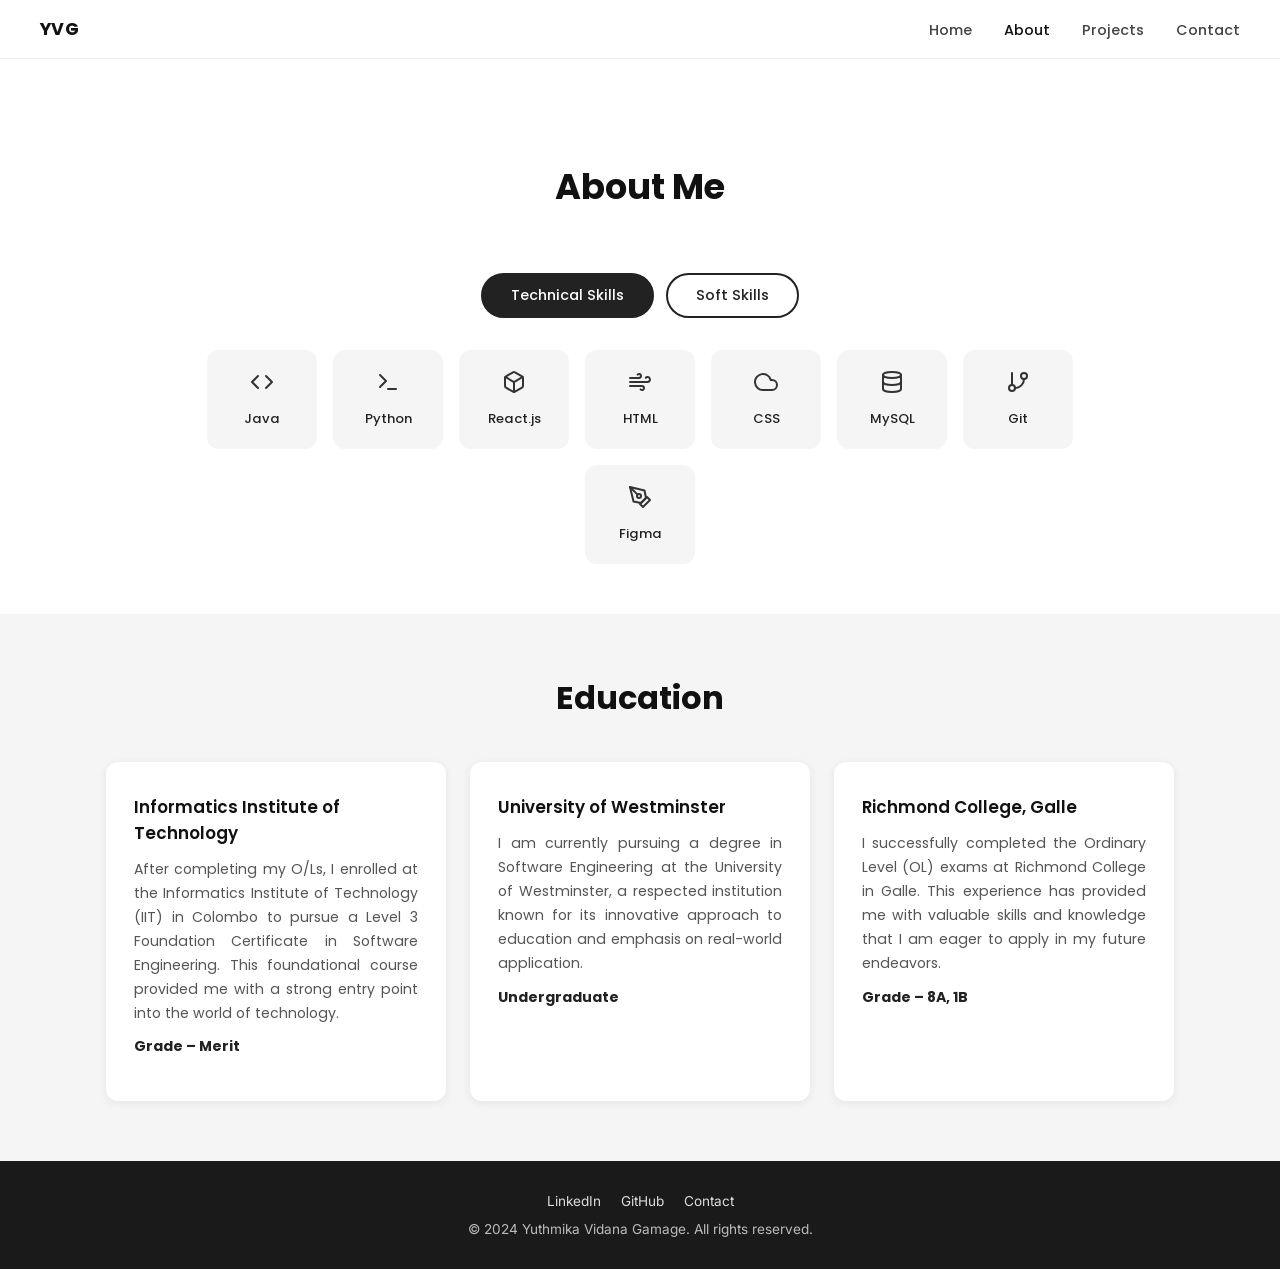
==== about.html @ d1cd1c79 "Improvements for personal portfolio" ====
<!DOCTYPE html>
<html lang="en">
<head>
  <meta charset="UTF-8" />
  <meta name="viewport" content="width=device-width, initial-scale=1.0" />
  <title>About – Yuthmika Gamage</title>
  <link rel="stylesheet" href="shared.css" />
  <link rel="stylesheet" href="about.css" />
</head>
<body>

  <nav>
    <a class="logo" href="index.html">YVG</a>
    <button class="nav-toggle" id="navToggle" aria-label="Menu">
      <span></span><span></span><span></span>
    </button>
    <ul id="navMenu">
      <li><a href="index.html">Home</a></li>
      <li><a href="about.html" class="active">About</a></li>
      <li><a href="projects.html">Projects</a></li>
      <li><a href="contact.html">Contact</a></li>
    </ul>
  </nav>

  <div class="about-section fade-up">
    <h1>About Me</h1>
  </div>

  <div class="skills fade-up">
    <div class="skills-toggle">
      <button class="toggle-btn active" id="btnTechnical" onclick="toggleSkills('technical')">Technical Skills</button>
      <button class="toggle-btn" id="btnSoft" onclick="toggleSkills('soft')">Soft Skills</button>
    </div>

    <div class="skills-container">
      <div class="skills-group active" id="technicalGroup">
        <div class="skill-card">
          <div class="skill-icon">
            <svg xmlns="http://www.w3.org/2000/svg" width="24" height="24" viewBox="0 0 24 24" fill="none" stroke="currentColor" stroke-width="2" stroke-linecap="round" stroke-linejoin="round"><polyline points="16 18 22 12 16 6"/><polyline points="8 6 2 12 8 18"/></svg>
          </div>
          <div class="skill-name">Java</div>
        </div>
        <div class="skill-card">
          <div class="skill-icon">
            <svg xmlns="http://www.w3.org/2000/svg" width="24" height="24" viewBox="0 0 24 24" fill="none" stroke="currentColor" stroke-width="2" stroke-linecap="round" stroke-linejoin="round"><polyline points="4 17 10 11 4 5"/><line x1="12" y1="19" x2="20" y2="19"/></svg>
          </div>
          <div class="skill-name">Python</div>
        </div>
        <div class="skill-card">
          <div class="skill-icon">
            <svg xmlns="http://www.w3.org/2000/svg" width="24" height="24" viewBox="0 0 24 24" fill="none" stroke="currentColor" stroke-width="2" stroke-linecap="round" stroke-linejoin="round"><path d="M21 16V8a2 2 0 0 0-1-1.73l-7-4a2 2 0 0 0-2 0l-7 4A2 2 0 0 0 3 8v8a2 2 0 0 0 1 1.73l7 4a2 2 0 0 0 2 0l7-4A2 2 0 0 0 21 16z"/><polyline points="3.27 6.96 12 12.01 20.73 6.96"/><line x1="12" y1="22.08" x2="12" y2="12"/></svg>
          </div>
          <div class="skill-name">React.js</div>
        </div>
        <div class="skill-card">
          <div class="skill-icon">
            <svg xmlns="http://www.w3.org/2000/svg" width="24" height="24" viewBox="0 0 24 24" fill="none" stroke="currentColor" stroke-width="2" stroke-linecap="round" stroke-linejoin="round"><path d="M9.59 4.59A2 2 0 1 1 11 8H2m10.59 11.41A2 2 0 1 0 14 16H2m15.73-8.27A2.5 2.5 0 1 1 19.5 12H2"/></svg>
          </div>
          <div class="skill-name">HTML</div>
        </div>
        <div class="skill-card">
          <div class="skill-icon">
            <svg xmlns="http://www.w3.org/2000/svg" width="24" height="24" viewBox="0 0 24 24" fill="none" stroke="currentColor" stroke-width="2" stroke-linecap="round" stroke-linejoin="round"><path d="M18 10h-1.26A8 8 0 1 0 9 20h9a5 5 0 0 0 0-10z"/></svg>
          </div>
          <div class="skill-name">CSS</div>
        </div>
        <div class="skill-card">
          <div class="skill-icon">
            <svg xmlns="http://www.w3.org/2000/svg" width="24" height="24" viewBox="0 0 24 24" fill="none" stroke="currentColor" stroke-width="2" stroke-linecap="round" stroke-linejoin="round"><ellipse cx="12" cy="5" rx="9" ry="3"/><path d="M21 12c0 1.66-4 3-9 3s-9-1.34-9-3"/><path d="M3 5v14c0 1.66 4 3 9 3s9-1.34 9-3V5"/></svg>
          </div>
          <div class="skill-name">MySQL</div>
        </div>
        <div class="skill-card">
          <div class="skill-icon">
            <svg xmlns="http://www.w3.org/2000/svg" width="24" height="24" viewBox="0 0 24 24" fill="none" stroke="currentColor" stroke-width="2" stroke-linecap="round" stroke-linejoin="round"><line x1="6" y1="3" x2="6" y2="15"/><circle cx="18" cy="6" r="3"/><circle cx="6" cy="18" r="3"/><path d="M18 9a9 9 0 0 1-9 9"/></svg>
          </div>
          <div class="skill-name">Git</div>
        </div>
        <div class="skill-card">
          <div class="skill-icon">
            <svg xmlns="http://www.w3.org/2000/svg" width="24" height="24" viewBox="0 0 24 24" fill="none" stroke="currentColor" stroke-width="2" stroke-linecap="round" stroke-linejoin="round"><path d="M12 19l7-7 3 3-7 7-3-3z"/><path d="M18 13l-1.5-7.5L2 2l3.5 14.5L13 18l5-5z"/><path d="M2 2l7.586 7.586"/><circle cx="11" cy="11" r="2"/></svg>
          </div>
          <div class="skill-name">Figma</div>
        </div>
      </div>

      <div class="skills-group" id="softGroup">
        <div class="skill-card">
          <div class="skill-icon">
            <svg xmlns="http://www.w3.org/2000/svg" width="24" height="24" viewBox="0 0 24 24" fill="none" stroke="currentColor" stroke-width="2" stroke-linecap="round" stroke-linejoin="round"><path d="M9.09 9a3 3 0 0 1 5.83 1c0 2-3 3-3 3"/><circle cx="12" cy="12" r="10"/><line x1="12" y1="17" x2="12.01" y2="17"/></svg>
          </div>
          <div class="skill-name">Problem Solving</div>
        </div>
        <div class="skill-card">
          <div class="skill-icon">
            <svg xmlns="http://www.w3.org/2000/svg" width="24" height="24" viewBox="0 0 24 24" fill="none" stroke="currentColor" stroke-width="2" stroke-linecap="round" stroke-linejoin="round"><path d="M17 21v-2a4 4 0 0 0-4-4H5a4 4 0 0 0-4 4v2"/><circle cx="9" cy="7" r="4"/><path d="M23 21v-2a4 4 0 0 0-3-3.87"/><path d="M16 3.13a4 4 0 0 1 0 7.75"/></svg>
          </div>
          <div class="skill-name">Teamwork</div>
        </div>
        <div class="skill-card">
          <div class="skill-icon">
            <svg xmlns="http://www.w3.org/2000/svg" width="24" height="24" viewBox="0 0 24 24" fill="none" stroke="currentColor" stroke-width="2" stroke-linecap="round" stroke-linejoin="round"><path d="M21 15a2 2 0 0 1-2 2H7l-4 4V5a2 2 0 0 1 2-2h14a2 2 0 0 1 2 2z"/></svg>
          </div>
          <div class="skill-name">Critical Thinking</div>
        </div>
        <div class="skill-card">
          <div class="skill-icon">
            <svg xmlns="http://www.w3.org/2000/svg" width="24" height="24" viewBox="0 0 24 24" fill="none" stroke="currentColor" stroke-width="2" stroke-linecap="round" stroke-linejoin="round"><circle cx="12" cy="12" r="10"/><polyline points="12 6 12 12 16 14"/></svg>
          </div>
          <div class="skill-name">Project Management</div>
        </div>
        <div class="skill-card">
          <div class="skill-icon">
            <svg xmlns="http://www.w3.org/2000/svg" width="24" height="24" viewBox="0 0 24 24" fill="none" stroke="currentColor" stroke-width="2" stroke-linecap="round" stroke-linejoin="round"><circle cx="12" cy="12" r="10"/><line x1="12" y1="8" x2="12" y2="12"/><line x1="12" y1="16" x2="12.01" y2="16"/></svg>
          </div>
          <div class="skill-name">Leadership</div>
        </div>
      </div>
    </div>
  </div>

  <div class="education">
    <h1>Education</h1>
    <div class="institutes">
      <div class="education-item slide-in">
        <h2>Informatics Institute of Technology</h2>
        <p>After completing my O/Ls, I enrolled at the Informatics Institute of Technology (IIT) in Colombo to pursue a Level 3 Foundation Certificate in Software Engineering. This foundational course provided me with a strong entry point into the world of technology.</p>
        <p><b>Grade – Merit</b></p>
      </div>
      <div class="education-item slide-in">
        <h2>University of Westminster</h2>
        <p>I am currently pursuing a degree in Software Engineering at the University of Westminster, a respected institution known for its innovative approach to education and emphasis on real-world application.</p>
        <p><b>Undergraduate</b></p>
      </div>
      <div class="education-item slide-in">
        <h2>Richmond College, Galle</h2>
        <p>I successfully completed the Ordinary Level (OL) exams at Richmond College in Galle. This experience has provided me with valuable skills and knowledge that I am eager to apply in my future endeavors.</p>
        <p><b>Grade – 8A, 1B</b></p>
      </div>
    </div>
  </div>

  <footer>
    <div class="footer-links">
      <a href="https://www.linkedin.com/in/yuthmika-gamage-187bb4296/" target="_blank">LinkedIn</a>
      <a href="https://github.com/yuthmikagamage" target="_blank">GitHub</a>
      <a href="contact.html">Contact</a>
    </div>
    <p>© 2024 Yuthmika Vidana Gamage. All rights reserved.</p>
  </footer>

  <script>
    document.getElementById('navToggle').addEventListener('click', () => {
      document.getElementById('navMenu').classList.toggle('open');
    });

    function toggleSkills(type) {
      const techGroup = document.getElementById('technicalGroup');
      const softGroup = document.getElementById('softGroup');
      const btnTech = document.getElementById('btnTechnical');
      const btnSoft = document.getElementById('btnSoft');
      if (type === 'technical') {
        techGroup.classList.add('active');
        softGroup.classList.remove('active');
        btnTech.classList.add('active');
        btnSoft.classList.remove('active');
      } else {
        softGroup.classList.add('active');
        techGroup.classList.remove('active');
        btnSoft.classList.add('active');
        btnTech.classList.remove('active');
      }
    }

    const observer = new IntersectionObserver((entries) => {
      entries.forEach(e => { if (e.isIntersecting) e.target.classList.add('visible'); });
    }, { threshold: 0.1 });
    document.querySelectorAll('.fade-up, .slide-in').forEach(el => observer.observe(el));
  </script>
</body>
</html>
---- shared.css ----
@import url("https://fonts.googleapis.com/css2?family=Poppins:wght@300;400;500;600;700&display=swap");
@import url("https://fonts.googleapis.com/css2?family=Inter:wght@400;500;600&display=swap");

*,
*::before,
*::after {
  box-sizing: border-box;
  margin: 0;
  padding: 0;
}

body {
  font-family: "Poppins", sans-serif;
  color: #222;
  background: #fff;
  overflow-x: hidden;
}

/* ── NavBar ── */
nav {
  position: fixed;
  top: 0;
  left: 0;
  right: 0;
  z-index: 1000;
  display: flex;
  align-items: center;
  justify-content: space-between;
  padding: 1rem 2.5rem;
  background: rgba(255, 255, 255, 0.92);
  backdrop-filter: blur(8px);
  border-bottom: 1px solid rgba(0, 0, 0, 0.07);
}

nav .logo {
  font-size: 1.1rem;
  font-weight: 700;
  letter-spacing: 0.02em;
  color: #111;
  text-decoration: none;
}

nav ul {
  list-style: none;
  display: flex;
  gap: 2rem;
}

nav ul a {
  text-decoration: none;
  font-size: 0.9rem;
  font-weight: 500;
  color: #444;
  transition: color 0.2s;
}

nav ul a:hover,
nav ul a.active {
  color: #111;
}

/* hamburger */
.nav-toggle {
  display: none;
  flex-direction: column;
  gap: 5px;
  cursor: pointer;
  background: none;
  border: none;
  padding: 4px;
}
.nav-toggle span {
  display: block;
  width: 24px;
  height: 2px;
  background: #333;
  border-radius: 2px;
  transition: all 0.3s;
}

/* ── Footer ── */
footer {
  background: #1a1a1a;
  color: #bbb;
  text-align: center;
  padding: 2rem 1rem;
  font-size: 0.85rem;
  font-family: "Inter", sans-serif;
}

footer a {
  color: #ddd;
  text-decoration: none;
  margin: 0 0.5rem;
  transition: color 0.2s;
}

footer a:hover {
  color: #fff;
}
footer .footer-links {
  margin-bottom: 0.75rem;
}

@media (max-width: 768px) {
  nav {
    padding: 1rem 1.5rem;
  }
  .nav-toggle {
    display: flex;
  }
  nav ul {
    display: none;
    position: absolute;
    top: 100%;
    left: 0;
    right: 0;
    background: rgba(255, 255, 255, 0.97);
    flex-direction: column;
    align-items: center;
    gap: 0;
    border-bottom: 1px solid rgba(0, 0, 0, 0.08);
  }
  nav ul.open {
    display: flex;
  }
  nav ul li {
    width: 100%;
    text-align: center;
  }
  nav ul a {
    display: block;
    padding: 0.9rem 0;
    font-size: 1rem;
  }
}
---- about.css ----
@import url("https://fonts.googleapis.com/css2?family=Poppins:wght@300;400;500;600;700&display=swap");

.about-section {
  margin-top: 100px;
  text-align: center;
  padding: 60px 20px 40px;
}

.about-section h1 {
  font-family: "Poppins", sans-serif;
  font-size: 2.2rem;
  font-weight: 700;
  color: #111;
}

.skills {
  padding: 20px 20px 50px;
  opacity: 0;
  transform: translateY(20px);
  transition:
    opacity 0.8s ease,
    transform 0.8s ease;
}

.skills.visible {
  opacity: 1;
  transform: translateY(0);
}

.skills-toggle {
  display: flex;
  justify-content: center;
  gap: 12px;
  margin-bottom: 32px;
}

.toggle-btn {
  padding: 10px 28px;
  border: 2px solid #222;
  background: transparent;
  color: #222;
  font-family: "Poppins", sans-serif;
  font-size: 0.9rem;
  font-weight: 500;
  border-radius: 30px;
  cursor: pointer;
  transition:
    background 0.2s,
    color 0.2s;
}

.toggle-btn.active,
.toggle-btn:hover {
  background: #222;
  color: #fff;
}

.skills-container {
  max-width: 900px;
  margin: 0 auto;
}

.skills-group {
  display: none;
  flex-wrap: wrap;
  gap: 16px;
  justify-content: center;
}

.skills-group.active {
  display: flex;
}

.skill-card {
  display: flex;
  flex-direction: column;
  align-items: center;
  gap: 8px;
  background: #f5f5f5;
  border-radius: 12px;
  padding: 20px 24px;
  min-width: 110px;
  transition:
    transform 0.2s,
    box-shadow 0.2s;
  cursor: default;
}

.skill-card:hover {
  transform: scale(1.05);
  box-shadow: 0 6px 18px rgba(0, 0, 0, 0.1);
}

.skill-icon {
  color: #333;
}

.skill-name {
  font-family: "Poppins", sans-serif;
  font-size: 0.82rem;
  font-weight: 500;
  text-align: center;
  color: #222;
}

.education {
  background: #f5f5f5;
  padding: 60px 20px;
}

.education h1 {
  font-family: "Poppins", sans-serif;
  text-align: center;
  font-size: 2rem;
  font-weight: 700;
  margin-bottom: 40px;
  color: #111;
}

.institutes {
  display: flex;
  flex-wrap: wrap;
  gap: 24px;
  max-width: 1100px;
  margin: 0 auto;
  justify-content: center;
}

.education-item {
  background: #fff;
  border-radius: 12px;
  padding: 32px 28px;
  flex: 1 1 280px;
  max-width: 340px;
  box-shadow: 0 2px 10px rgba(0, 0, 0, 0.07);
  opacity: 0;
  transform: translateY(30px);
  transition:
    opacity 0.8s ease,
    transform 0.8s ease;
}

.education-item.visible {
  opacity: 1;
  transform: translateY(0);
}

.education-item h2 {
  font-family: "Poppins", sans-serif;
  font-size: 1.05rem;
  font-weight: 600;
  margin-bottom: 12px;
  color: #111;
}

.education-item p {
  font-family: "Poppins", sans-serif;
  font-size: 0.88rem;
  line-height: 1.7;
  color: #555;
  margin-bottom: 10px;
  text-align: justify;
}

.education-item p b {
  color: #222;
}

@media (max-width: 768px) {
  .about-section {
    margin-top: 80px;
    padding: 40px 16px 24px;
  }

  .institutes {
    flex-direction: column;
    align-items: center;
  }

  .education-item {
    max-width: 100%;
  }
}
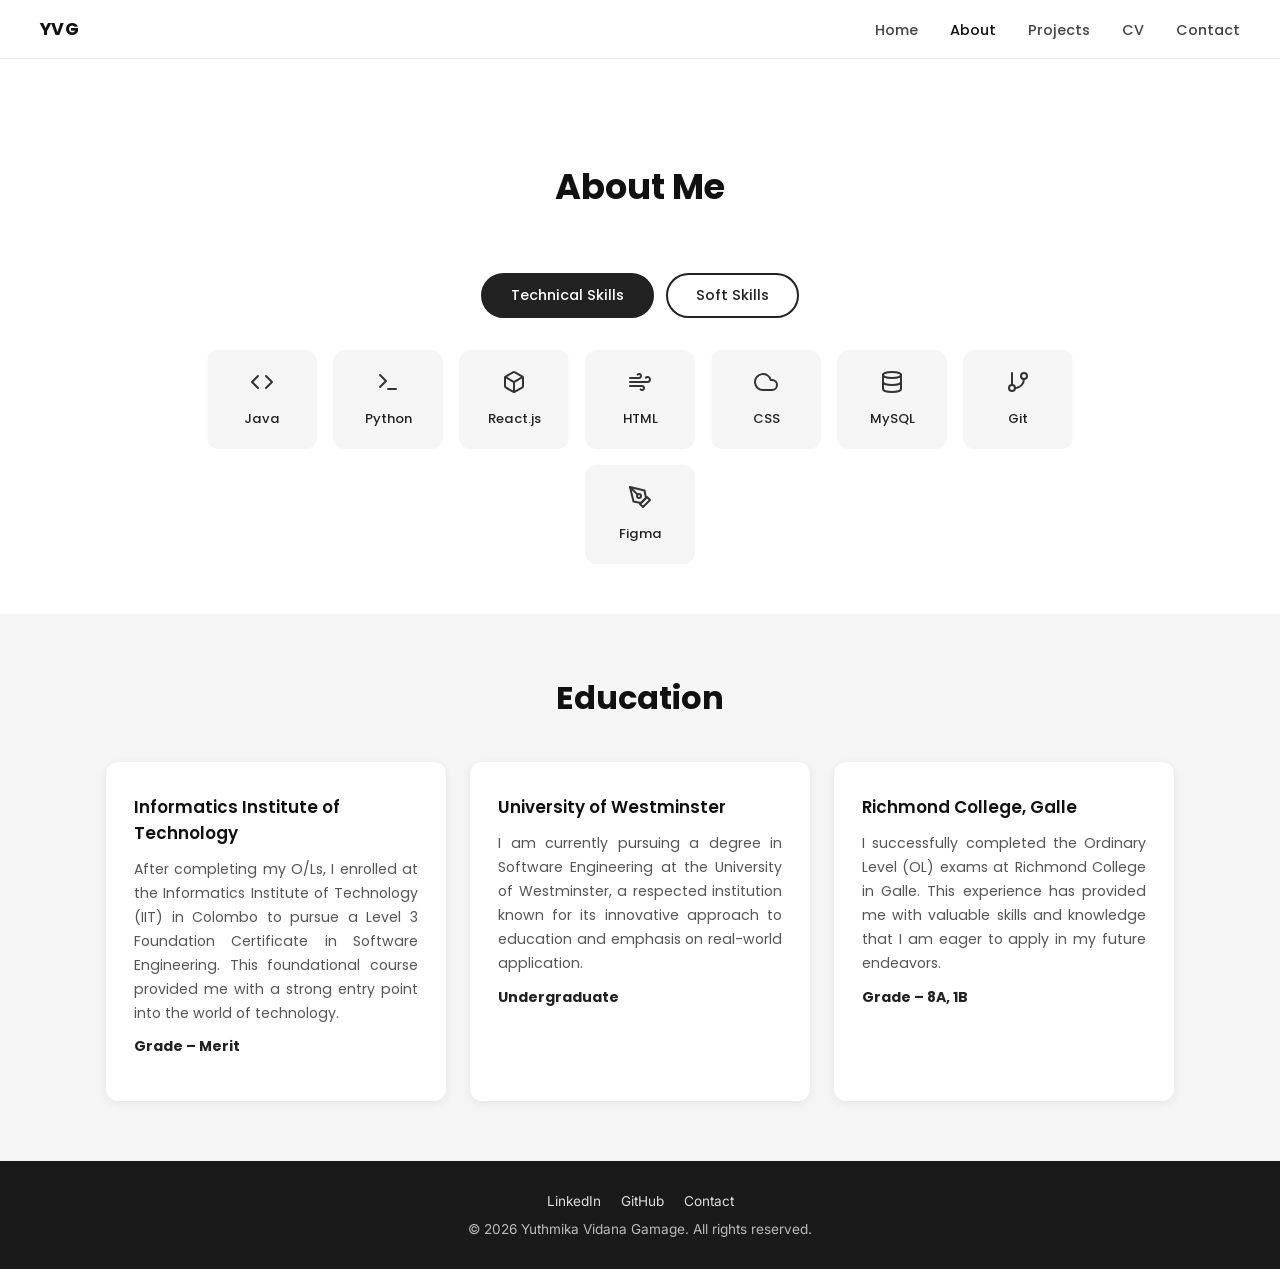
==== commit 5ae4a633: "Update current pages and add CV page" ====
--- a/about.html
+++ b/about.html
@@ -18,6 +18,7 @@
       <li><a href="index.html">Home</a></li>
       <li><a href="about.html" class="active">About</a></li>
       <li><a href="projects.html">Projects</a></li>
+            <li><a href="cv.html">CV</a></li>
       <li><a href="contact.html">Contact</a></li>
     </ul>
   </nav>
@@ -146,7 +147,7 @@
       <a href="https://github.com/yuthmikagamage" target="_blank">GitHub</a>
       <a href="contact.html">Contact</a>
     </div>
-    <p>© 2024 Yuthmika Vidana Gamage. All rights reserved.</p>
+    <p>© 2026 Yuthmika Vidana Gamage. All rights reserved.</p>
   </footer>
 
   <script>
